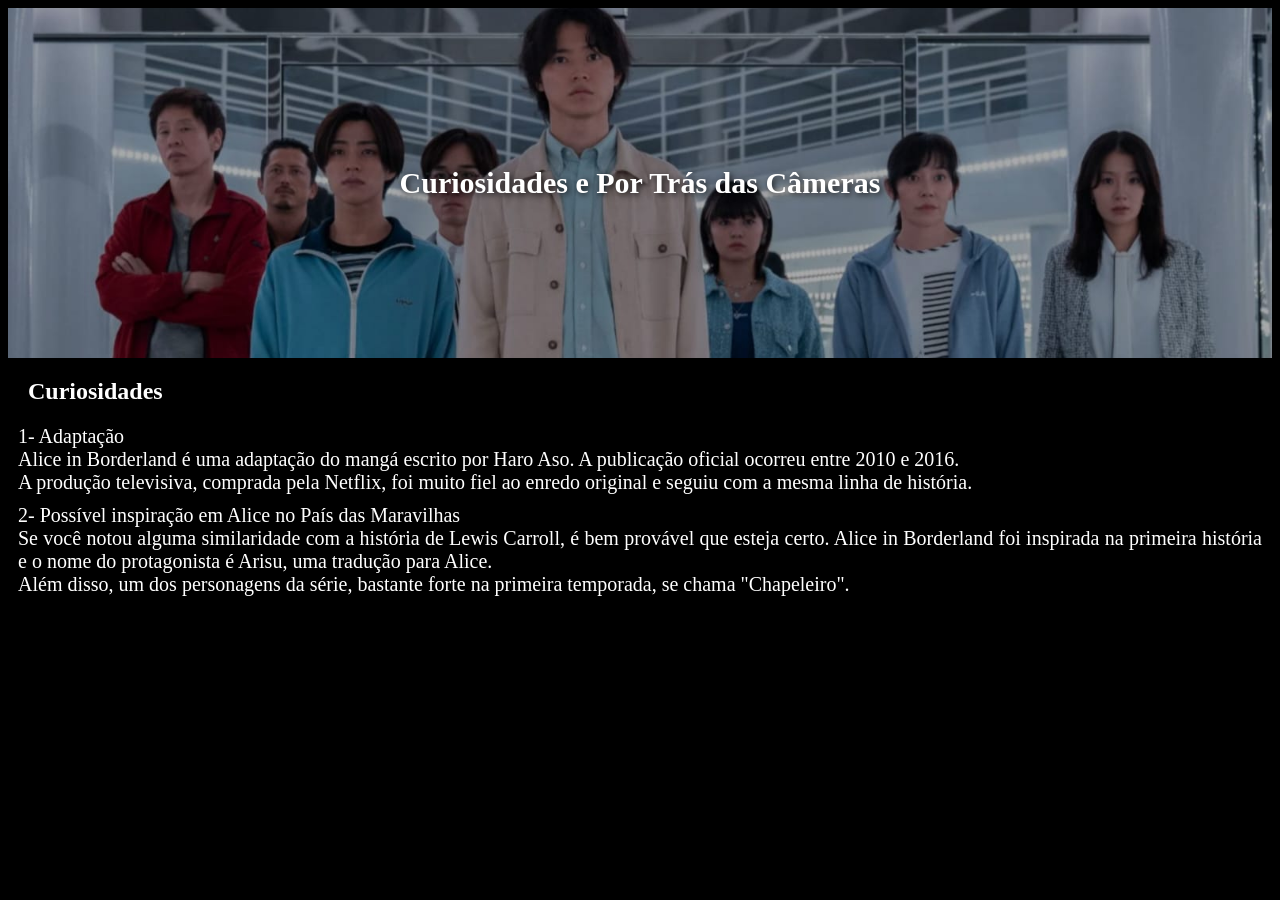
==== curios.html @ 72e020ea "alteracao curios.html" ====
<!DOCTYPE html>
<html lang="en">
<head>
    <meta charset="UTF-8">
    <meta name="viewport" content="width=device-width, initial-scale=1.0">
    <title>Curiosidades</title>
    <link rel="stylesheet" href="estilos.css">
</head>
<body class="curios">
    <div class="topo-pagina">
        <h1>Curiosidades e Por Trás das Câmeras</h1>
    </div>
    <h2>Curiosidades</h2>
    <p>1- Adaptação <br>Alice in Borderland é uma adaptação do mangá escrito por Haro Aso.
    A publicação oficial ocorreu entre 2010 e 2016.</br>
    A produção televisiva, comprada pela Netflix,
    foi muito fiel ao enredo original e seguiu com a mesma linha de história.</p>
    <p>2- Possível inspiração em Alice no País das Maravilhas
    <br>Se você notou alguma similaridade com a história de Lewis Carroll, 
    é bem provável que esteja certo.
    Alice in Borderland foi inspirada na primeira história e o nome do protagonista é Arisu,
    uma tradução para Alice.</br>

Além disso, um dos personagens da série, bastante forte na primeira temporada, se chama "Chapeleiro".</p>
    
</body>
</html>
---- estilos.css ----
body {
    background-color: rgb(0, 0, 0);
}

.topo-pagina {
    background-image: url('img/bastidores.jpg');
    background-size: cover; 
    background-position: center 25%; 
    width: 100%;
    height: 350px;
    display: flex;
    justify-content: center;
    align-items: center;
    color: white;
}

.topo-pagina h1 {
    text-shadow: 2px 2px 6px rgba(0, 0, 0, 0.8);
    font-size: 30px;
}

h2 {
    margin-left: 20px;
    color: white;
}
 
p {
    color: white;
}

.curios p {
    margin: 10px;
    font-size: 20px;
    text-align: justify;
}
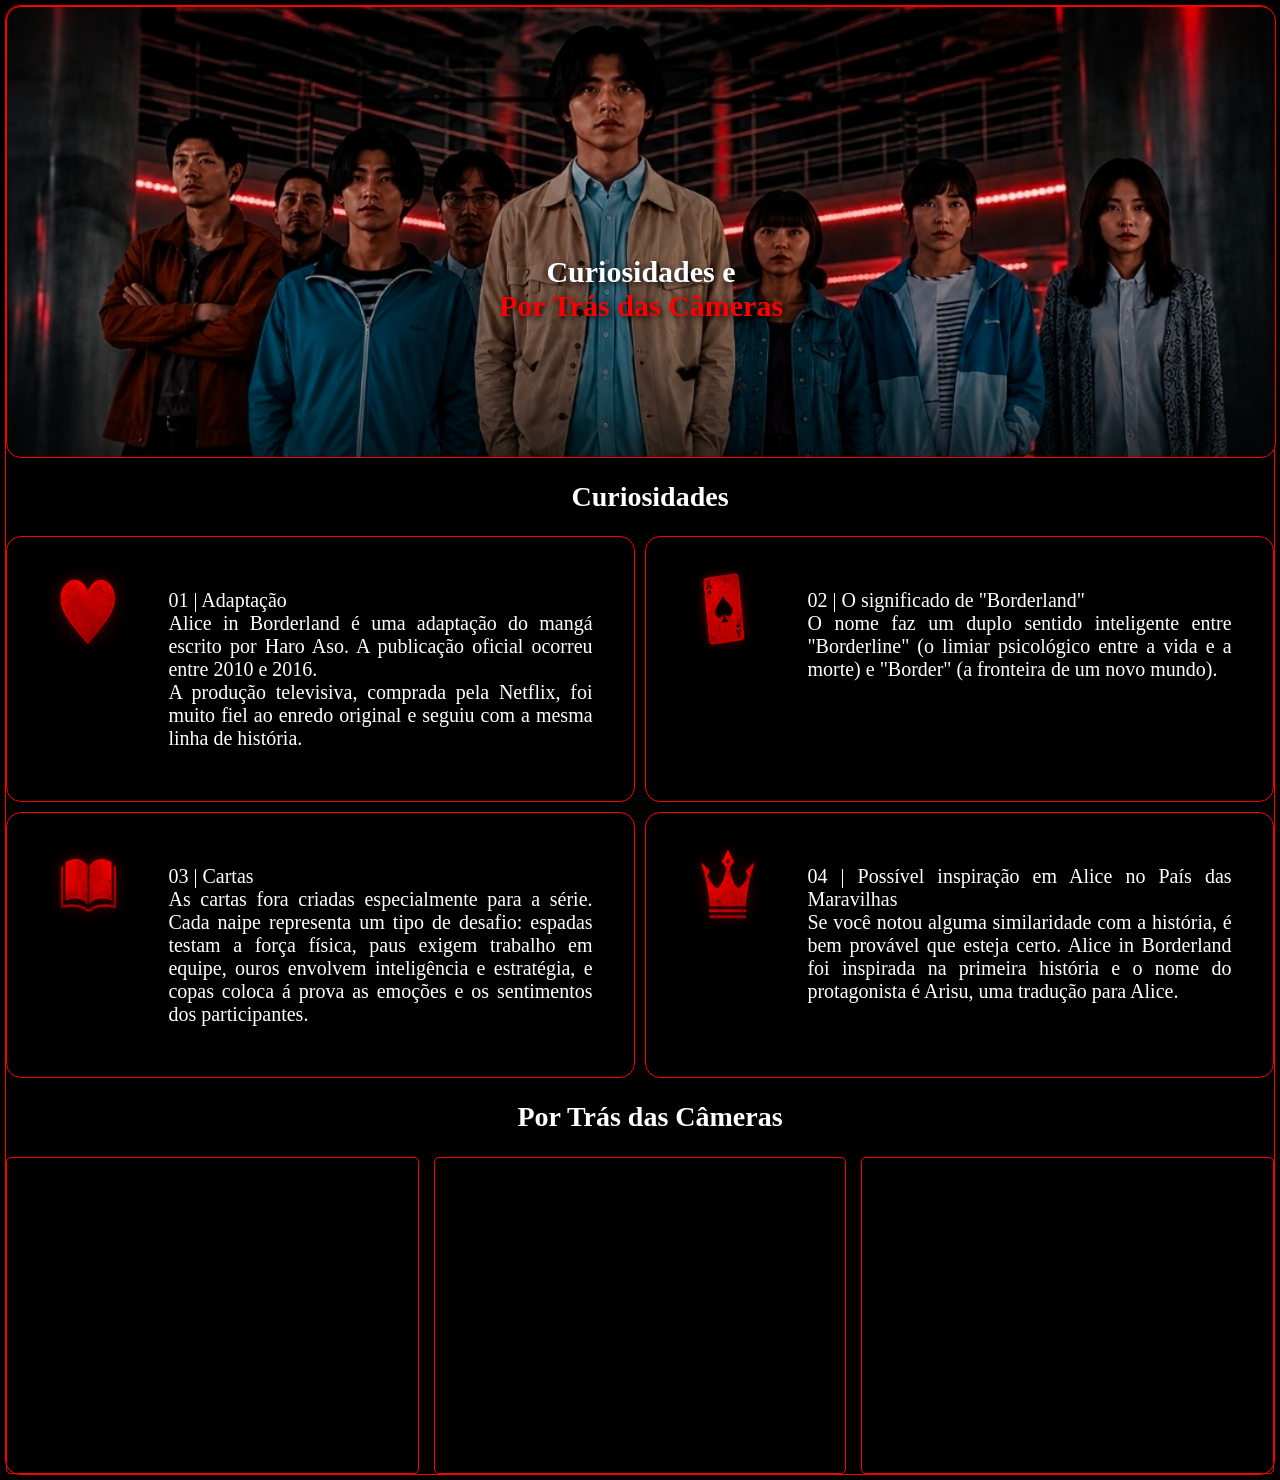
==== commit 1ed3cd0a: "alteracoes curios e css" ====
--- a/curios.html
+++ b/curios.html
@@ -7,21 +7,56 @@
     <link rel="stylesheet" href="estilos.css">
 </head>
 <body class="curios">
+
     <div class="topo-pagina">
-        <h1>Curiosidades e Por Trás das Câmeras</h1>
+        <h1>Curiosidades e <br><span style="color: red;">Por Trás das Câmeras</span></h1>
     </div>
+
     <h2>Curiosidades</h2>
-    <p>1- Adaptação <br>Alice in Borderland é uma adaptação do mangá escrito por Haro Aso.
-    A publicação oficial ocorreu entre 2010 e 2016.</br>
-    A produção televisiva, comprada pela Netflix,
-    foi muito fiel ao enredo original e seguiu com a mesma linha de história.</p>
-    <p>2- Possível inspiração em Alice no País das Maravilhas
-    <br>Se você notou alguma similaridade com a história de Lewis Carroll, 
-    é bem provável que esteja certo.
-    Alice in Borderland foi inspirada na primeira história e o nome do protagonista é Arisu,
-    uma tradução para Alice.</br>
-
-Além disso, um dos personagens da série, bastante forte na primeira temporada, se chama "Chapeleiro".</p>
-    
+    <div class="topicos">
+        <div class="simbolo">
+            <img src="img/coracao.jpg" alt="coracao">
+            <p>
+                01 | Adaptação<br>
+                Alice in Borderland é uma adaptação do mangá escrito por Haro Aso.
+                A publicação oficial ocorreu entre 2010 e 2016.<br>
+                A produção televisiva, comprada pela Netflix,
+                foi muito fiel ao enredo original e seguiu com a mesma linha de história.
+            </p>
+        </div>
+        <div class="simbolo">
+            <img src="img/carta.jpg" alt="carta">
+            <p>
+                02 | O significado de "Borderland"<br>
+                O nome faz um duplo sentido inteligente entre "Borderline" 
+                (o limiar psicológico entre a vida e a morte) e "Border" (a fronteira de um novo mundo).
+            </p>
+        </div>
+        <div class="simbolo">
+            <img src="img/livro.jpg" alt="livro">
+            <p>
+                03 | Cartas<br>
+                As cartas fora criadas especialmente para a série.
+                Cada naipe representa um tipo de desafio: espadas testam a força física, 
+                paus exigem trabalho em equipe, ouros envolvem inteligência e estratégia,
+                e copas coloca á prova as emoções e os sentimentos dos participantes.
+            </p>
+        </div>
+        <div class="simbolo">
+            <img src="img/coroa.jpg" alt="coroa">
+            <p>
+                04 | Possível inspiração em Alice no País das Maravilhas<br>
+                Se você notou alguma similaridade com a história, é bem provável que esteja certo.
+                Alice in Borderland foi inspirada na primeira história e o nome do protagonista é Arisu,
+                uma tradução para Alice.
+            </p>
+        </div>        
+    </div>
+    <h2>Por Trás das Câmeras</h2>
+    <div class="videos-bastidores">
+        <iframe width="560" height="315" src="https://www.youtube.com/embed/JUJJFyC9y3o?si=tHLt4dKjDVxDcMQX" title="YouTube video player" frameborder="0" allow="accelerometer; autoplay; clipboard-write; encrypted-media; gyroscope; picture-in-picture; web-share" referrerpolicy="strict-origin-when-cross-origin" allowfullscreen></iframe>
+        <iframe width="560" height="315" src="https://www.youtube.com/embed/mJ-LVRH1MxY?si=Z-4QiLRsgR1hWJuO" title="YouTube video player" frameborder="0" allow="accelerometer; autoplay; clipboard-write; encrypted-media; gyroscope; picture-in-picture; web-share" referrerpolicy="strict-origin-when-cross-origin" allowfullscreen></iframe>
+        <iframe width="560" height="315" src="https://www.youtube.com/embed/N5JnA6AVF-E?si=2dP_y2sClS-qPIn4" title="YouTube video player" frameborder="0" allow="accelerometer; autoplay; clipboard-write; encrypted-media; gyroscope; picture-in-picture; web-share" referrerpolicy="strict-origin-when-cross-origin" allowfullscreen></iframe>
+    </div>
 </body>
 </html>
--- a/estilos.css
+++ b/estilos.css
@@ -1,35 +1,76 @@
+
 body {
     background-color: rgb(0, 0, 0);
+    margin: 5px;
+    border: 1px solid red;
+    border-radius: 15px;
 }
 
 .topo-pagina {
     background-image: url('img/bastidores.jpg');
+    border: 1px solid red;
+    border-radius: 15px;
     background-size: cover; 
     background-position: center 25%; 
     width: 100%;
-    height: 350px;
+    height: 450px;
     display: flex;
     justify-content: center;
-    align-items: center;
     color: white;
 }
 
 .topo-pagina h1 {
     text-shadow: 2px 2px 6px rgba(0, 0, 0, 0.8);
     font-size: 30px;
+    text-align: center;
+    padding-top: 18%;
 }
 
 h2 {
     margin-left: 20px;
     color: white;
-}
- 
-p {
-    color: white;
+    text-align: center;
+    font-size: 28px;
 }
 
 .curios p {
-    margin: 10px;
+    margin-left: 10px;
+    margin-right: 10px;
     font-size: 20px;
     text-align: justify;
+    display: block;
+    color: rgb(255, 255, 255);
+}
+
+.topicos {
+    display: grid;
+    grid-template-columns: 1fr 1fr;
+    gap: 10px;
+}
+
+.simbolo {
+    display: flex;
+    gap: 20px;
+    align-items: flex-start;
+    border: 1px solid red;
+    border-radius: 15px;
+    padding: 5%;
+}
+
+.simbolo img {
+    width: 100px;
+    height: 80px;
+}
+
+.videos-bastidores {
+    display: flex;
+    flex-direction: row;
+    gap: 15px;
+    justify-content: space-between;
+}
+
+.videos-bastidores iframe{
+    border: 1px solid red;
+    border-radius: 5px;
+    flex: 1;
 }
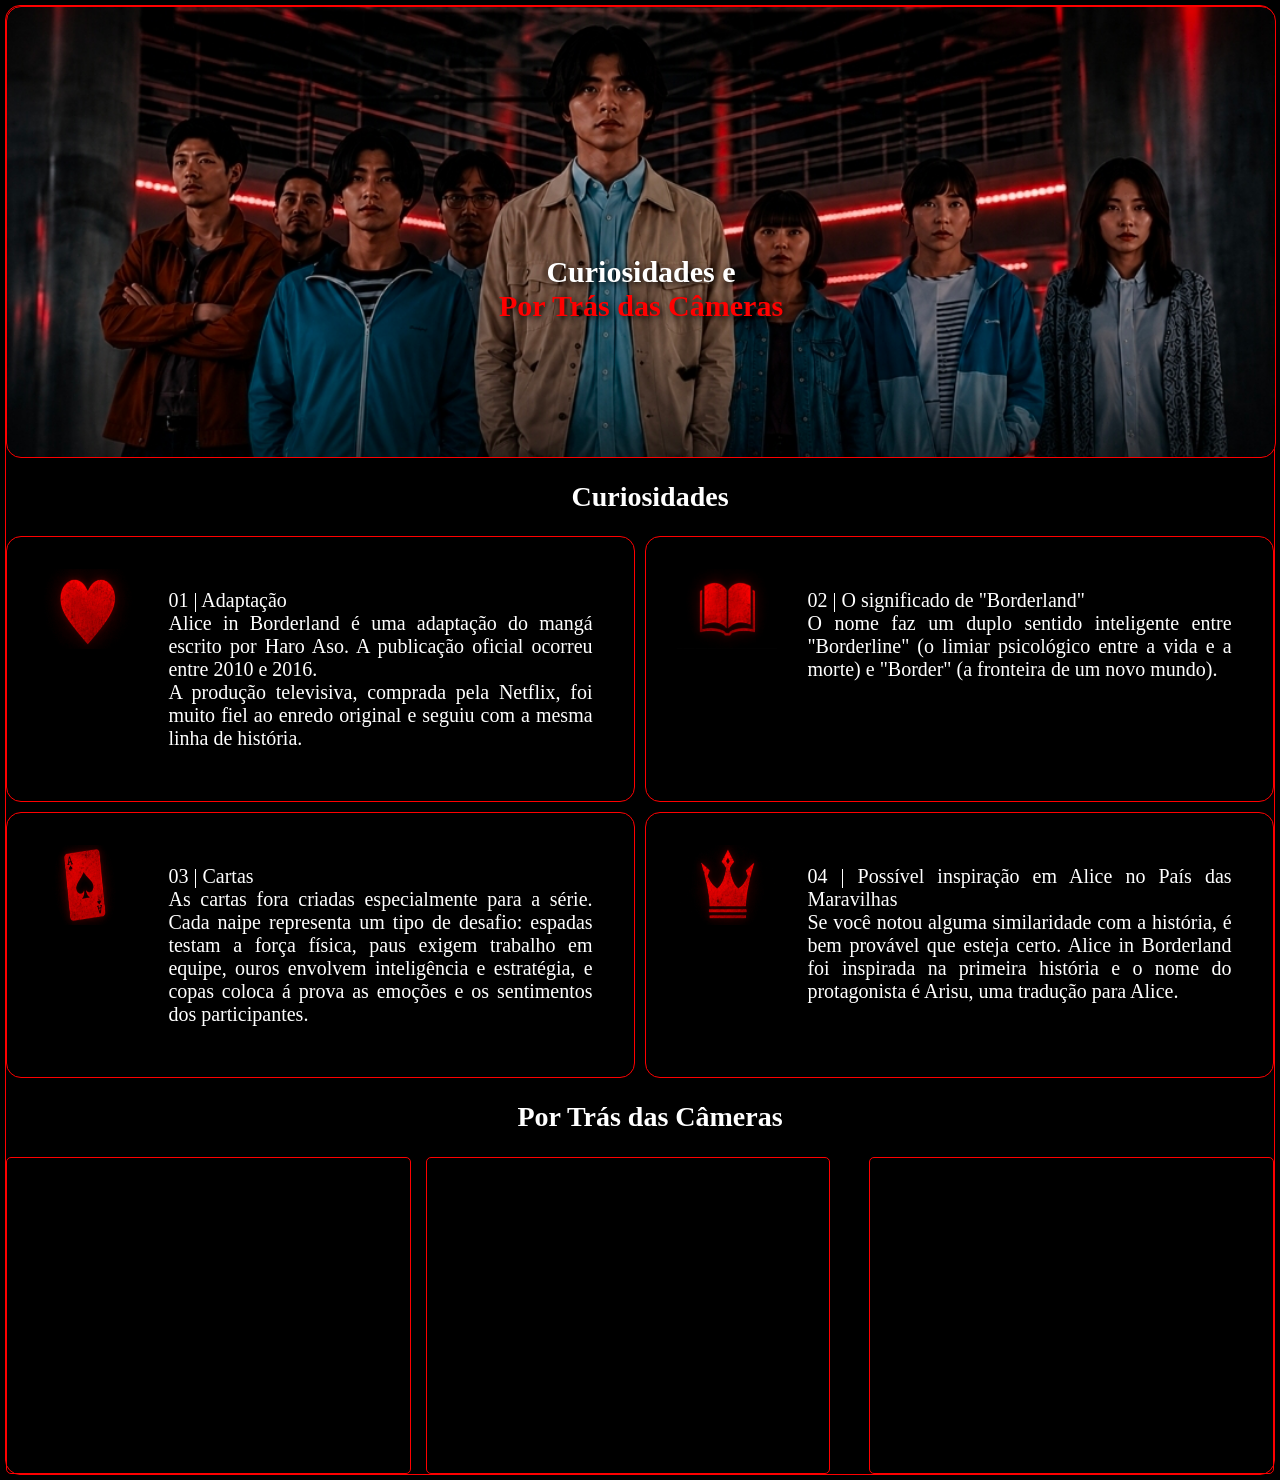
==== commit 0419582d: "imagens curious" ====
--- a/curios.html
+++ b/curios.html
@@ -25,7 +25,7 @@
             </p>
         </div>
         <div class="simbolo">
-            <img src="img/carta.jpg" alt="carta">
+            <img src="img/livro.jpg" alt="livro">
             <p>
                 02 | O significado de "Borderland"<br>
                 O nome faz um duplo sentido inteligente entre "Borderline" 
@@ -33,7 +33,7 @@
             </p>
         </div>
         <div class="simbolo">
-            <img src="img/livro.jpg" alt="livro">
+            <img src="img/carta.jpg" alt="carta">
             <p>
                 03 | Cartas<br>
                 As cartas fora criadas especialmente para a série.
@@ -55,7 +55,7 @@
     <h2>Por Trás das Câmeras</h2>
     <div class="videos-bastidores">
         <iframe width="560" height="315" src="https://www.youtube.com/embed/JUJJFyC9y3o?si=tHLt4dKjDVxDcMQX" title="YouTube video player" frameborder="0" allow="accelerometer; autoplay; clipboard-write; encrypted-media; gyroscope; picture-in-picture; web-share" referrerpolicy="strict-origin-when-cross-origin" allowfullscreen></iframe>
-        <iframe width="560" height="315" src="https://www.youtube.com/embed/mJ-LVRH1MxY?si=Z-4QiLRsgR1hWJuO" title="YouTube video player" frameborder="0" allow="accelerometer; autoplay; clipboard-write; encrypted-media; gyroscope; picture-in-picture; web-share" referrerpolicy="strict-origin-when-cross-origin" allowfullscreen></iframe>
+        <iframe width="560" height="315" src="https://www.youtube.com/embed/mJ-LVRH1MxY?si=Z-4QiLRsgR1hWJuO" title="YouTube video player" frameborder="0" allow="accelerometer; autoplay; clipboard-write; encrypted-media; gyroscope; picture-in-picture; web-share" referrerpolicy="strict-origin-when-cross-origin" allowfullscreen></iframe>+
         <iframe width="560" height="315" src="https://www.youtube.com/embed/N5JnA6AVF-E?si=2dP_y2sClS-qPIn4" title="YouTube video player" frameborder="0" allow="accelerometer; autoplay; clipboard-write; encrypted-media; gyroscope; picture-in-picture; web-share" referrerpolicy="strict-origin-when-cross-origin" allowfullscreen></iframe>
     </div>
 </body>
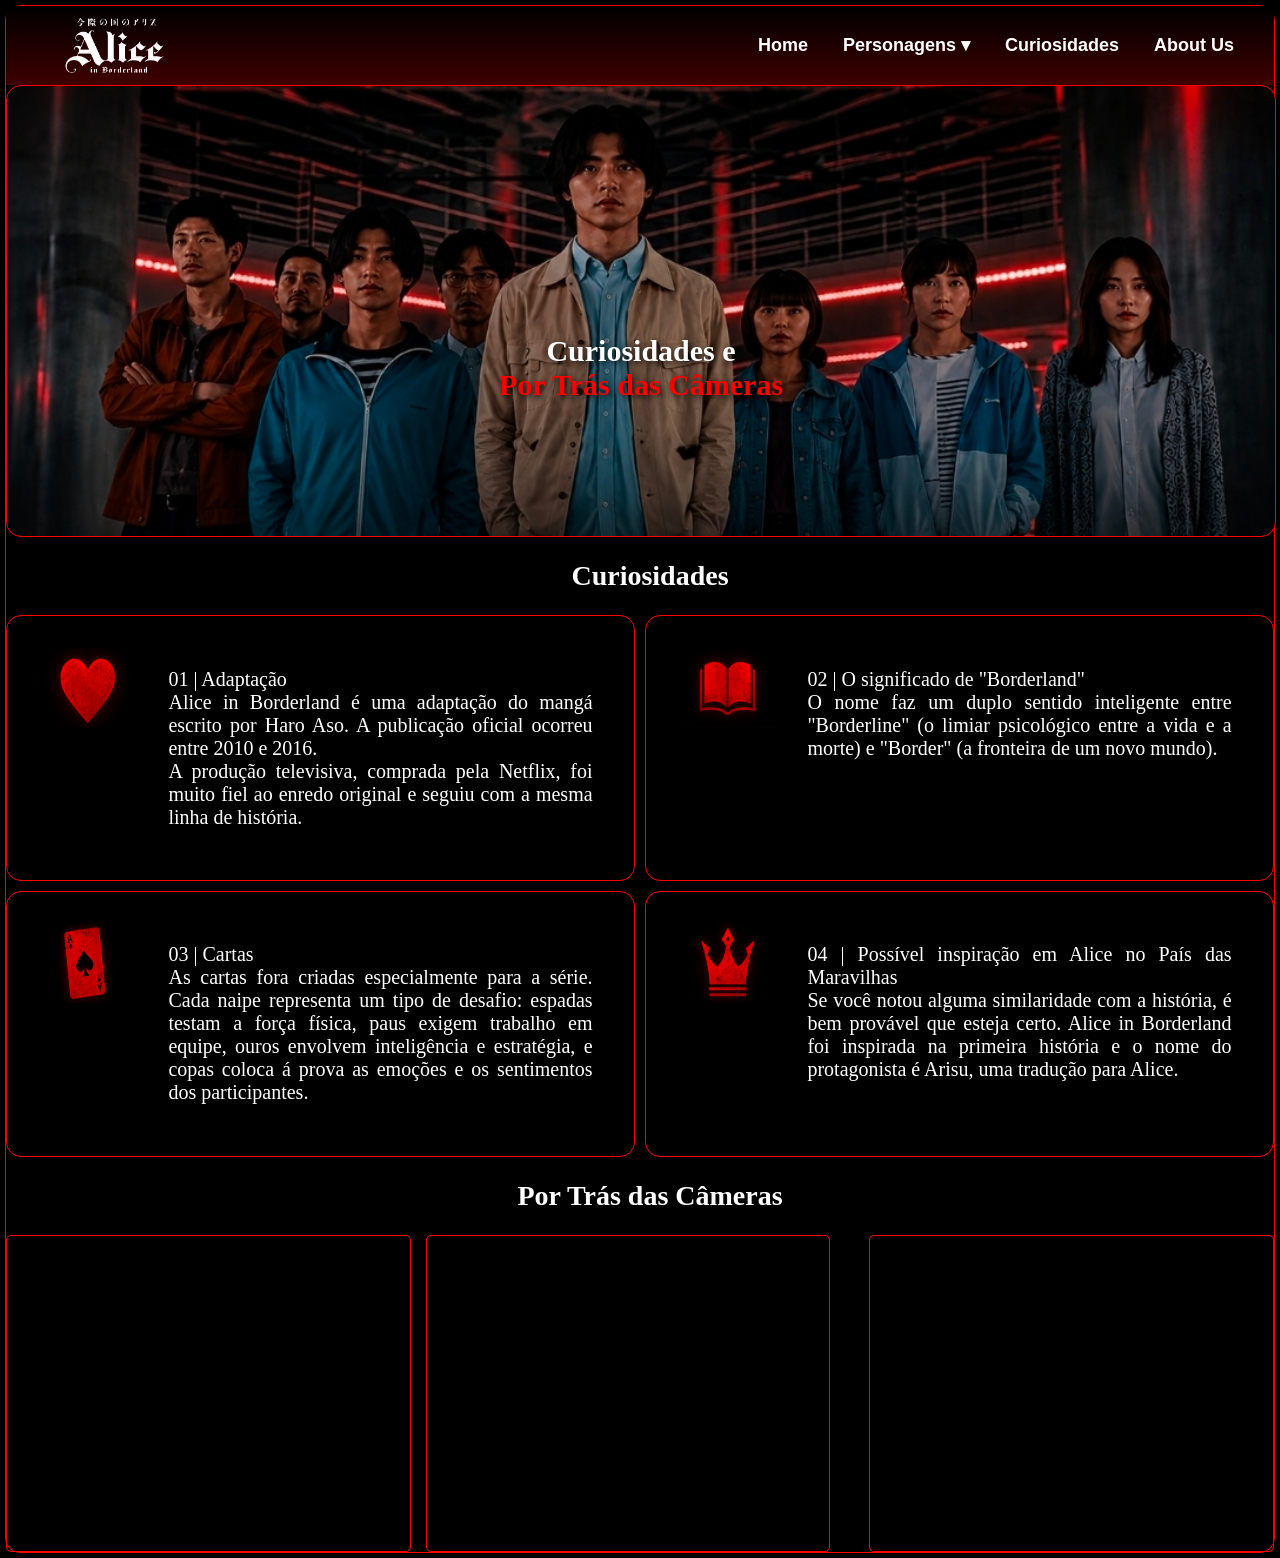
==== commit b37b08f9: "Criação do menu, alterações" ====
--- a/curios.html
+++ b/curios.html
@@ -5,8 +5,27 @@
     <meta name="viewport" content="width=device-width, initial-scale=1.0">
     <title>Curiosidades</title>
     <link rel="stylesheet" href="estilos.css">
+    <link rel="stylesheet" href="menu-principal.css">
 </head>
 <body class="curios">
+    <nav class="menu-navegacao">
+    <div class="logo">
+    <img src="img/Nome-alice.png" alt="Logo Alice in Borderland">
+</div>
+    <ul class="links-menu">
+        <li><a href="index.html">Home</a></li>
+        <li class="dropdown">
+            <a href="#">Personagens ▾</a>
+            <ul class="submenu">
+                <li><a href="person1.html">Arisu</a></li>
+                <li><a href="person2.html">Usagi</a></li>
+            </ul>
+        </li>
+
+        <li><a href="curios.html">Curiosidades</a></li>
+        <li><a href="sobrenos.html">About Us</a></li>
+    </ul>
+</nav>
 
     <div class="topo-pagina">
         <h1>Curiosidades e <br><span style="color: red;">Por Trás das Câmeras</span></h1>
--- a/estilos.css
+++ b/estilos.css
@@ -1,5 +1,7 @@
-
 body {
+    margin: 0px;
+}
+.curios {
     background-color: rgb(0, 0, 0);
     margin: 5px;
     border: 1px solid red;
@@ -73,4 +75,14 @@
     border: 1px solid red;
     border-radius: 5px;
     flex: 1;
+}
+
+.inicio-pagina {
+    background-image: url('img/imagem-alice-pagina-principal.jpg');
+    background-size: cover;
+    background-position: center;
+    height: 350px;
+    width: 100%;
+    height: 100vh;
+    margin: 0px;
 }
--- a/menu-principal.css
+++ b/menu-principal.css
@@ -0,0 +1,78 @@
+.menu-navegacao{
+   width:100%;
+    display:flex;
+    justify-content:space-between;
+    align-items:center;
+    background-image:linear-gradient(#000000, #3f0000);
+    padding:5px 40px;
+    box-sizing:border-box;
+}
+
+.links-menu{
+    display:flex;
+    align-items:center;
+    list-style:none;
+    margin:0;
+    padding:0;
+    gap:35px;
+}
+
+.links-menu li{
+    position:relative;
+}
+
+.links-menu a{
+    color:white;
+    text-decoration:none;
+    font-size:18px;
+    font-family:Arial, Helvetica, sans-serif;
+    font-weight:bold;
+    transition:0.3s;
+}
+
+.links-menu a:hover{
+    color:#ff0000;
+}
+
+.submenu{
+    display:none;
+    position:absolute;
+    top:100%;
+    left:0;
+    background:#111;
+    list-style:none;
+    padding:10px 0;
+    margin:0;
+    min-width:180px;
+    border:1px solid #ff0000;
+    border-radius:5px;
+}
+
+.submenu li{
+    width:100%;
+}
+
+.submenu a{
+    display:block;
+    padding:10px 20px;
+    color:white;
+}
+
+.submenu a:hover{
+    background:#ff0000;
+    color:white;
+}
+
+.dropdown:hover .submenu{
+    display:block;
+}
+
+.logo{
+    display: flex;
+    align-items: center;
+}
+
+.logo img{
+    width: 150px;   
+    height: auto;
+}
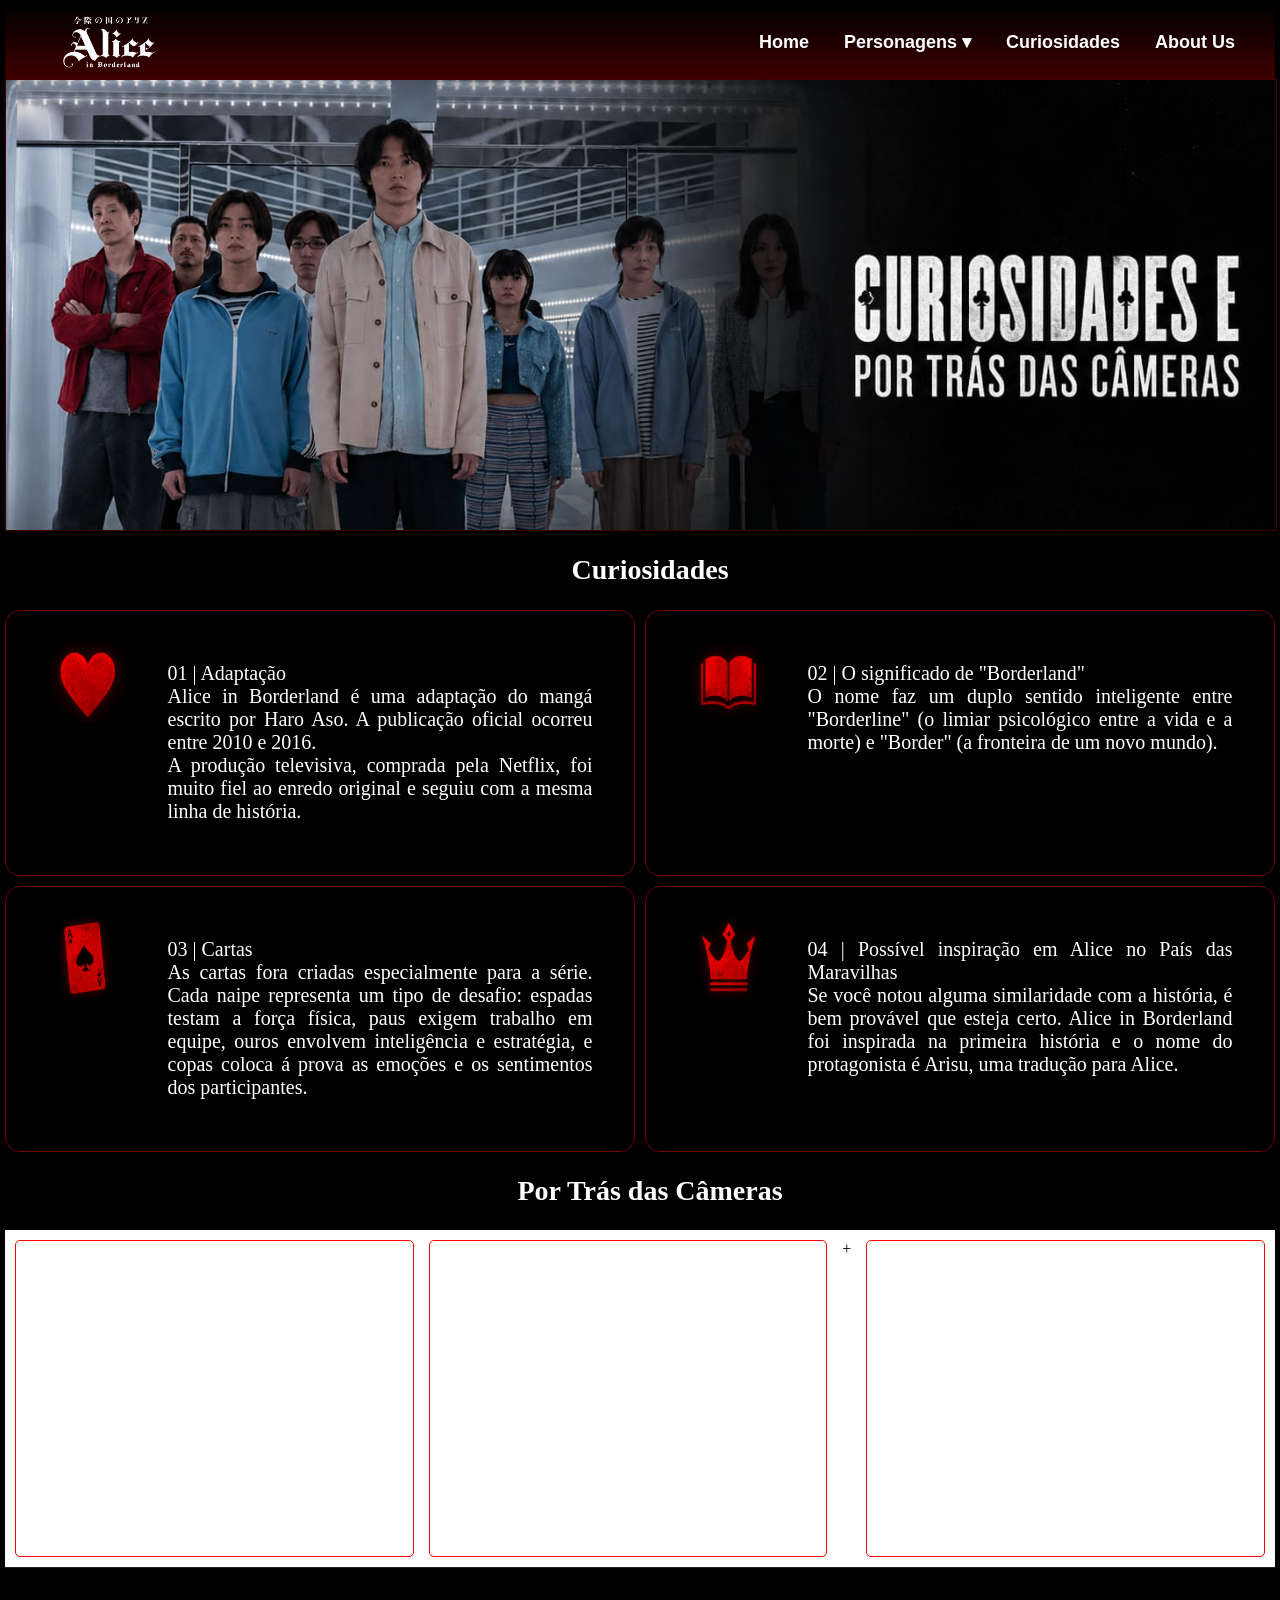
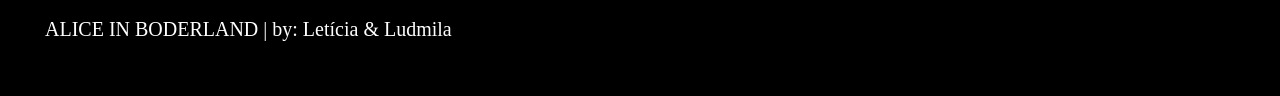
==== commit 20b96ced: "alteracoes curios e estilo css, e troca de imagem" ====
--- a/curios.html
+++ b/curios.html
@@ -1,8 +1,9 @@
 <!DOCTYPE html>
-<html lang="en">
+<html lang="pt-BR">
 <head>
     <meta charset="UTF-8">
     <meta name="viewport" content="width=device-width, initial-scale=1.0">
+    <link rel="shortcut icon" href="img/favicon.png" type="image/x-icon">
     <title>Curiosidades</title>
     <link rel="stylesheet" href="estilos.css">
     <link rel="stylesheet" href="menu-principal.css">
@@ -28,7 +29,7 @@
 </nav>
 
     <div class="topo-pagina">
-        <h1>Curiosidades e <br><span style="color: red;">Por Trás das Câmeras</span></h1>
+        <h1></h1>
     </div>
 
     <h2>Curiosidades</h2>
@@ -77,5 +78,10 @@
         <iframe width="560" height="315" src="https://www.youtube.com/embed/mJ-LVRH1MxY?si=Z-4QiLRsgR1hWJuO" title="YouTube video player" frameborder="0" allow="accelerometer; autoplay; clipboard-write; encrypted-media; gyroscope; picture-in-picture; web-share" referrerpolicy="strict-origin-when-cross-origin" allowfullscreen></iframe>+
         <iframe width="560" height="315" src="https://www.youtube.com/embed/N5JnA6AVF-E?si=2dP_y2sClS-qPIn4" title="YouTube video player" frameborder="0" allow="accelerometer; autoplay; clipboard-write; encrypted-media; gyroscope; picture-in-picture; web-share" referrerpolicy="strict-origin-when-cross-origin" allowfullscreen></iframe>
     </div>
+
+    <footer>
+        <p>ALICE IN BODERLAND | by: Letícia & Ludmila</p>
+    </footer>
+
 </body>
 </html>
--- a/estilos.css
+++ b/estilos.css
@@ -1,19 +1,17 @@
 body {
     margin: 0px;
+    font-family: 'Times New Roman', Times, serif;
 }
 .curios {
     background-color: rgb(0, 0, 0);
     margin: 5px;
-    border: 1px solid red;
-    border-radius: 15px;
 }
 
 .topo-pagina {
     background-image: url('img/bastidores.jpg');
-    border: 1px solid red;
-    border-radius: 15px;
+    border: 1px solid #3f0000;
     background-size: cover; 
-    background-position: center 25%; 
+    background-position: center 40%; 
     width: 100%;
     height: 450px;
     display: flex;
@@ -54,7 +52,7 @@
     display: flex;
     gap: 20px;
     align-items: flex-start;
-    border: 1px solid red;
+    border: 1px solid rgb(107, 4, 4);
     border-radius: 15px;
     padding: 5%;
 }
@@ -69,6 +67,8 @@
     flex-direction: row;
     gap: 15px;
     justify-content: space-between;
+    background-color: white;
+    padding: 10px
 }
 
 .videos-bastidores iframe{
@@ -78,11 +78,134 @@
 }
 
 .inicio-pagina {
-    background-image: url('img/imagem-alice-pagina-principal.jpg');
+    background-image: url('img/Imagem-pagina-degrade.png');
     background-size: cover;
     background-position: center;
     height: 350px;
     width: 100%;
     height: 100vh;
     margin: 0px;
+}
+.more-movies {
+    max-width: 1100px;
+    margin: 40px auto;
+    padding: 0 20px;
+}
+
+.more-movies h3 {
+    color: #ffffff;
+    margin-bottom: 20px;
+    font-size: 1.3rem;
+    text-transform: uppercase;
+}
+
+.movie-grid {
+    display: grid;
+    grid-template-columns: repeat(auto-fit, minmax(200px, 1fr));
+    gap: 20px;
+}
+
+.movie-card {
+    background-color: #1a1a1a;
+    border: 2px solid #3a0000;
+    height: 300px;
+    transition: transform 0.3s, border-color 0.3s;
+    cursor: pointer;
+    display: flex;
+    align-items: flex-end;
+    padding: 10px;
+    background-size: cover;
+    background-position: center;
+}
+
+.movie-card:hover {
+    transform: scale(1.05);
+    border-color: #ff0000;
+}
+
+.play-section {
+    background-color: #330303;
+    padding: 20px 20px;
+    margin-top: 50px;
+    border-top: 3px solid #5a0000;
+
+}
+
+.play-container {
+    max-width: 1100px;
+    margin: 0;
+    display: flex;
+    gap: 60px;
+    flex-wrap: wrap;
+}
+
+.play-section h2 {
+    text-align: left;
+    margin-left: 5px;
+    margin-top: 0px;
+}
+
+.video-placeholder {
+    flex: none;
+    width: 400px; 
+    height: 220px;
+    background-color: #000000;
+    border: 2px solid #5a0000;
+    display: flex;
+    justify-content: center;
+    align-items: center;
+    position: relative;
+    cursor: pointer;
+}
+
+.play-button {
+    width: 60px;
+    height: 60px;
+    background-color: rgba(139, 0, 0, 0.8);
+    border-radius: 50%;
+    display: flex;
+    justify-content: center;
+    align-items: center;
+    font-size: 1.5rem;
+    color: white;
+    transition: 0.3s;
+}
+
+.video-placeholder:hover .play-button {
+    background-color: #ff0000;
+    transform: scale(1.1);
+}
+
+.cast-list {
+    flex: 1;
+    min-width: 300px;
+}
+
+.cast-list h4 {
+    margin-bottom: 15px;
+    border-bottom: 2px solid #5a0000;
+    padding-bottom: 5px;
+    color: #a8a8a8;
+}
+
+.cast-grid {
+    display: grid;
+    grid-template-columns: 1fr 1fr;
+    gap: 10px;
+    font-size: 0.9rem;
+    list-style: none;
+}
+
+.cast-grid li {
+    padding: 3px 0;
+    color: #dcdcdc;
+}
+
+footer {
+    text-align: center;
+    padding: 30px;
+    background-color: #000000;
+    color: #666;
+    font-size: 0.8rem;
+    border-top: 1px solid #222;
 }
--- a/menu-principal.css
+++ b/menu-principal.css
@@ -25,13 +25,13 @@
     color:white;
     text-decoration:none;
     font-size:18px;
-    font-family:Arial, Helvetica, sans-serif;
+    font-family:sans-serif, Arial, Helvetica;
     font-weight:bold;
     transition:0.3s;
 }
 
 .links-menu a:hover{
-    color:#ff0000;
+    color:#b6b6b6;
 }
 
 .submenu{
@@ -44,8 +44,6 @@
     padding:10px 0;
     margin:0;
     min-width:180px;
-    border:1px solid #ff0000;
-    border-radius:5px;
 }
 
 .submenu li{
@@ -59,7 +57,8 @@
 }
 
 .submenu a:hover{
-    background:#ff0000;
+    text-decoration: underline;
+    background-color: #3f0000;
     color:white;
 }
 
@@ -73,6 +72,6 @@
 }
 
 .logo img{
-    width: 150px;   
+    width: 140px;   
     height: auto;
 }
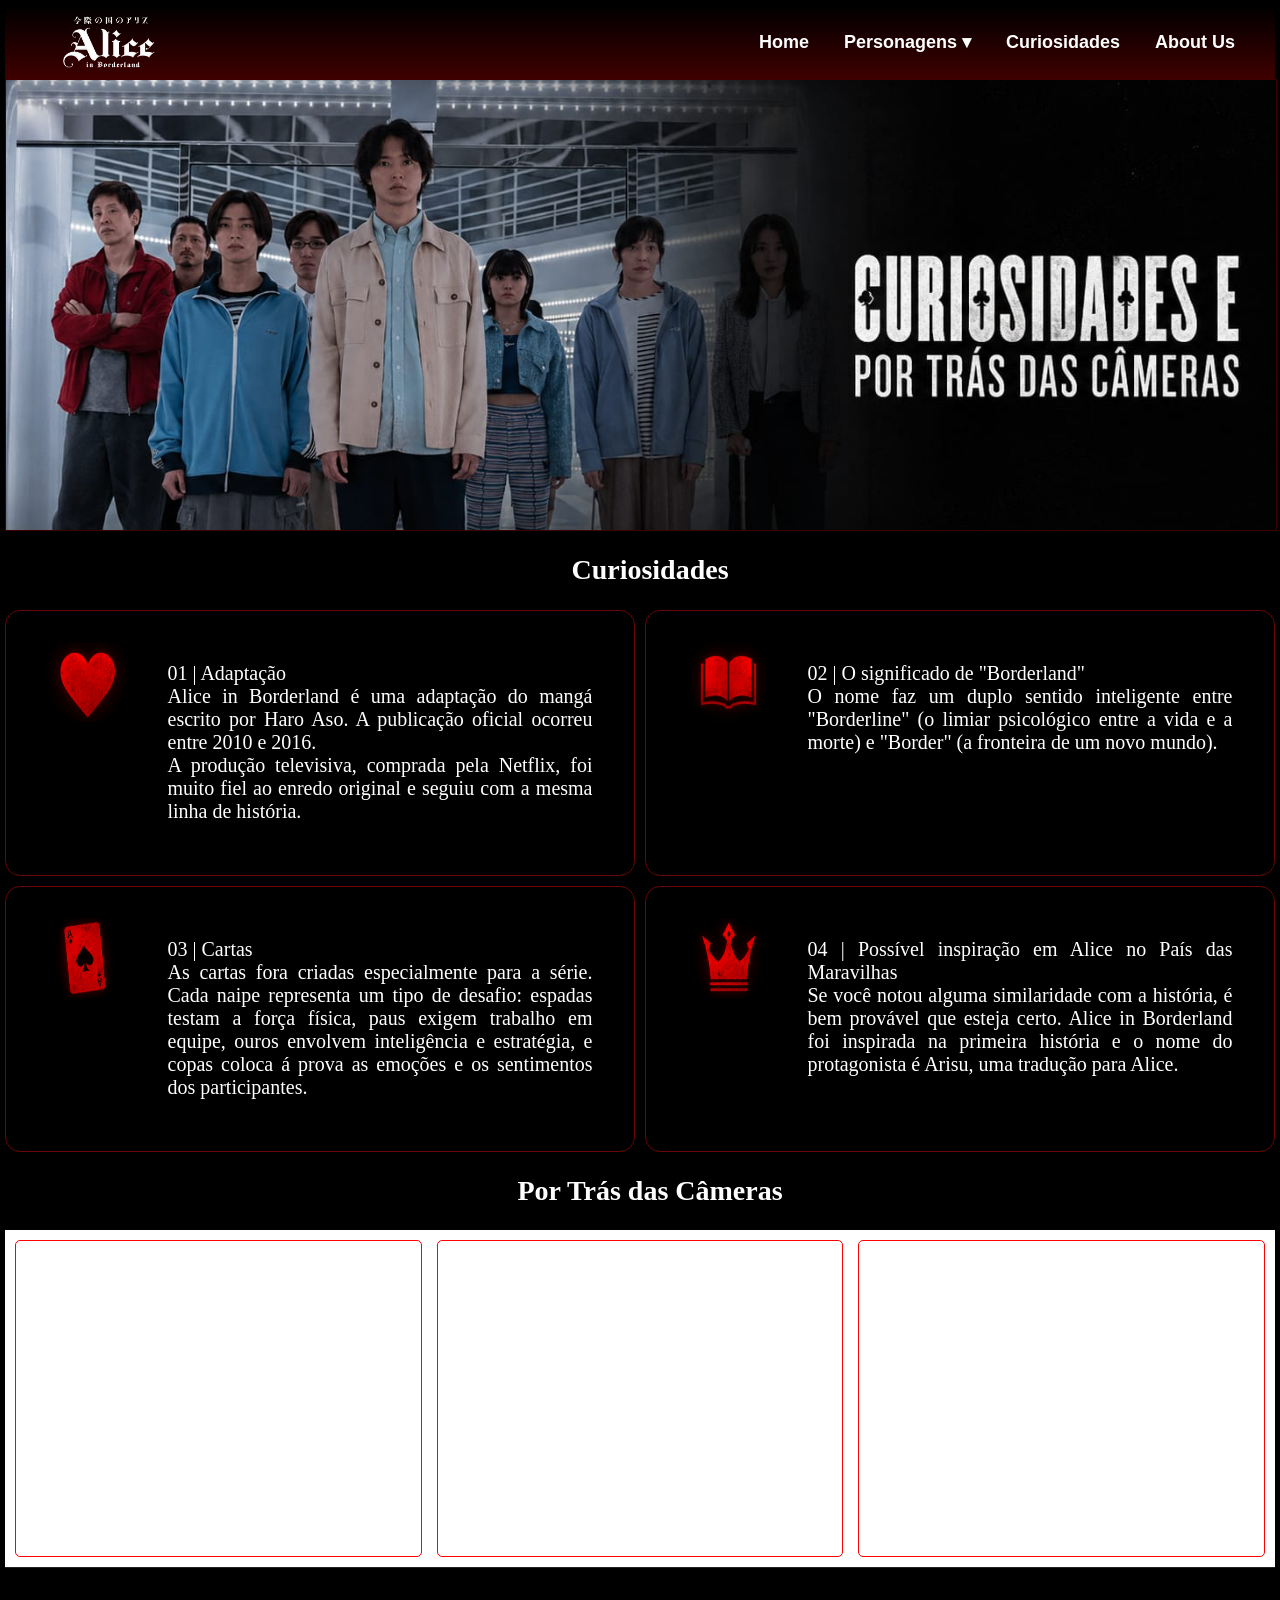
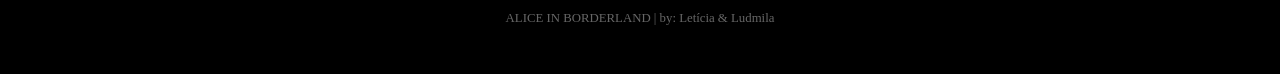
==== commit 34914725: "finalizacao curios e sobrenos" ====
--- a/curios.html
+++ b/curios.html
@@ -4,9 +4,9 @@
     <meta charset="UTF-8">
     <meta name="viewport" content="width=device-width, initial-scale=1.0">
     <link rel="shortcut icon" href="img/favicon.png" type="image/x-icon">
-    <title>Curiosidades</title>
     <link rel="stylesheet" href="estilos.css">
     <link rel="stylesheet" href="menu-principal.css">
+    <title>Curiosidades</title>
 </head>
 <body class="curios">
     <nav class="menu-navegacao">
@@ -32,55 +32,56 @@
         <h1></h1>
     </div>
 
-    <h2>Curiosidades</h2>
-    <div class="topicos">
-        <div class="simbolo">
-            <img src="img/coracao.jpg" alt="coracao">
-            <p>
-                01 | Adaptação<br>
-                Alice in Borderland é uma adaptação do mangá escrito por Haro Aso.
-                A publicação oficial ocorreu entre 2010 e 2016.<br>
-                A produção televisiva, comprada pela Netflix,
-                foi muito fiel ao enredo original e seguiu com a mesma linha de história.
-            </p>
+    <div class="container">
+        <h2>Curiosidades</h2>
+        <div class="topicos">
+            <div class="simbolo">
+                <img src="img/coracao.jpg" alt="coracao">
+                <p>
+                    01 | Adaptação<br>
+                    Alice in Borderland é uma adaptação do mangá escrito por Haro Aso.
+                    A publicação oficial ocorreu entre 2010 e 2016.<br>
+                    A produção televisiva, comprada pela Netflix,
+                    foi muito fiel ao enredo original e seguiu com a mesma linha de história.
+                </p>
+            </div>
+            <div class="simbolo">
+                <img src="img/livro.jpg" alt="livro">
+                <p>
+                    02 | O significado de "Borderland"<br>
+                    O nome faz um duplo sentido inteligente entre "Borderline" 
+                    (o limiar psicológico entre a vida e a morte) e "Border" (a fronteira de um novo mundo).
+                </p>
+            </div>
+            <div class="simbolo">
+                <img src="img/carta.jpg" alt="carta">
+                <p>
+                    03 | Cartas<br>
+                    As cartas fora criadas especialmente para a série.
+                    Cada naipe representa um tipo de desafio: espadas testam a força física, 
+                    paus exigem trabalho em equipe, ouros envolvem inteligência e estratégia,
+                    e copas coloca á prova as emoções e os sentimentos dos participantes.
+                </p>
+            </div>
+            <div class="simbolo">
+                <img src="img/coroa.jpg" alt="coroa">
+                <p>
+                    04 | Possível inspiração em Alice no País das Maravilhas<br>
+                    Se você notou alguma similaridade com a história, é bem provável que esteja certo.
+                    Alice in Borderland foi inspirada na primeira história e o nome do protagonista é Arisu,
+                    uma tradução para Alice.
+                </p>
+            </div>        
         </div>
-        <div class="simbolo">
-            <img src="img/livro.jpg" alt="livro">
-            <p>
-                02 | O significado de "Borderland"<br>
-                O nome faz um duplo sentido inteligente entre "Borderline" 
-                (o limiar psicológico entre a vida e a morte) e "Border" (a fronteira de um novo mundo).
-            </p>
+        <h2>Por Trás das Câmeras</h2>
+        <div class="videos-bastidores">
+            <iframe width="560" height="315" src="https://www.youtube.com/embed/JUJJFyC9y3o?si=tHLt4dKjDVxDcMQX" title="YouTube video player" frameborder="0" allow="accelerometer; autoplay; clipboard-write; encrypted-media; gyroscope; picture-in-picture; web-share" referrerpolicy="strict-origin-when-cross-origin" allowfullscreen></iframe>
+            <iframe width="560" height="315" src="https://www.youtube.com/embed/mJ-LVRH1MxY?si=Z-4QiLRsgR1hWJuO" title="YouTube video player" frameborder="0" allow="accelerometer; autoplay; clipboard-write; encrypted-media; gyroscope; picture-in-picture; web-share" referrerpolicy="strict-origin-when-cross-origin" allowfullscreen></iframe>
+            <iframe width="560" height="315" src="https://www.youtube.com/embed/N5JnA6AVF-E?si=2dP_y2sClS-qPIn4" title="YouTube video player" frameborder="0" allow="accelerometer; autoplay; clipboard-write; encrypted-media; gyroscope; picture-in-picture; web-share" referrerpolicy="strict-origin-when-cross-origin" allowfullscreen></iframe>
         </div>
-        <div class="simbolo">
-            <img src="img/carta.jpg" alt="carta">
-            <p>
-                03 | Cartas<br>
-                As cartas fora criadas especialmente para a série.
-                Cada naipe representa um tipo de desafio: espadas testam a força física, 
-                paus exigem trabalho em equipe, ouros envolvem inteligência e estratégia,
-                e copas coloca á prova as emoções e os sentimentos dos participantes.
-            </p>
-        </div>
-        <div class="simbolo">
-            <img src="img/coroa.jpg" alt="coroa">
-            <p>
-                04 | Possível inspiração em Alice no País das Maravilhas<br>
-                Se você notou alguma similaridade com a história, é bem provável que esteja certo.
-                Alice in Borderland foi inspirada na primeira história e o nome do protagonista é Arisu,
-                uma tradução para Alice.
-            </p>
-        </div>        
     </div>
-    <h2>Por Trás das Câmeras</h2>
-    <div class="videos-bastidores">
-        <iframe width="560" height="315" src="https://www.youtube.com/embed/JUJJFyC9y3o?si=tHLt4dKjDVxDcMQX" title="YouTube video player" frameborder="0" allow="accelerometer; autoplay; clipboard-write; encrypted-media; gyroscope; picture-in-picture; web-share" referrerpolicy="strict-origin-when-cross-origin" allowfullscreen></iframe>
-        <iframe width="560" height="315" src="https://www.youtube.com/embed/mJ-LVRH1MxY?si=Z-4QiLRsgR1hWJuO" title="YouTube video player" frameborder="0" allow="accelerometer; autoplay; clipboard-write; encrypted-media; gyroscope; picture-in-picture; web-share" referrerpolicy="strict-origin-when-cross-origin" allowfullscreen></iframe>+
-        <iframe width="560" height="315" src="https://www.youtube.com/embed/N5JnA6AVF-E?si=2dP_y2sClS-qPIn4" title="YouTube video player" frameborder="0" allow="accelerometer; autoplay; clipboard-write; encrypted-media; gyroscope; picture-in-picture; web-share" referrerpolicy="strict-origin-when-cross-origin" allowfullscreen></iframe>
-    </div>
-
     <footer>
-        <p>ALICE IN BODERLAND | by: Letícia & Ludmila</p>
+        <p>ALICE IN BORDERLAND | by: Letícia & Ludmila</p>
     </footer>
 
 </body>
--- a/estilos.css
+++ b/estilos.css
@@ -2,7 +2,8 @@
     margin: 0px;
     font-family: 'Times New Roman', Times, serif;
 }
-.curios {
+.curios,
+.sobrenos {
     background-color: rgb(0, 0, 0);
     margin: 5px;
 }
@@ -26,14 +27,14 @@
     padding-top: 18%;
 }
 
-h2 {
+.curios h2 {
     margin-left: 20px;
     color: white;
     text-align: center;
     font-size: 28px;
 }
 
-.curios p {
+.curios .container p {
     margin-left: 10px;
     margin-right: 10px;
     font-size: 20px;
@@ -208,4 +209,70 @@
     color: #666;
     font-size: 0.8rem;
     border-top: 1px solid #222;
+}
+
+.sobrenos h1{
+    color: white;
+    text-align: center;
+}
+
+.bloco-imagens {
+    display: flex;
+    align-items: center;       
+    justify-content: space-between; 
+    flex-direction: row-reverse;   
+    gap: 20px; 
+}
+
+.bloco-imagens img {
+    border: 4px solid #fff;
+    border-radius: 50%;
+    height: 250px;
+    width: 250px;
+    object-fit: cover;
+}
+
+.bloco-imagens p {
+    color: white;
+    text-align: left;
+    flex: 1;
+    font-size: 18px;
+    margin-left: 20px;
+}
+
+.sobrenos {
+    text-align: center;
+}
+
+.sobrenos h2 {
+    color: white;
+    text-align: center;
+    font-size: 28px;
+    background-color: #3f0000;
+    display: inline-block;
+    padding: 10px;
+}
+
+.pagina-topo {
+    width: 100%;
+    height: 450px;
+    border: 1px solid #3f0000;
+    margin: 0;
+}
+
+.sobrenos .info p {
+    color: white;
+    text-align: justify;
+    font-size: 18px;
+    margin-left: 20px;
+    margin-right: 20px;
+    border: 1px solid #3f0000;
+    border-radius: 10px;
+    padding: 10px;
+}
+
+.contato {
+    display: flex;
+    justify-content: space-between;
+    width: 100%
 }
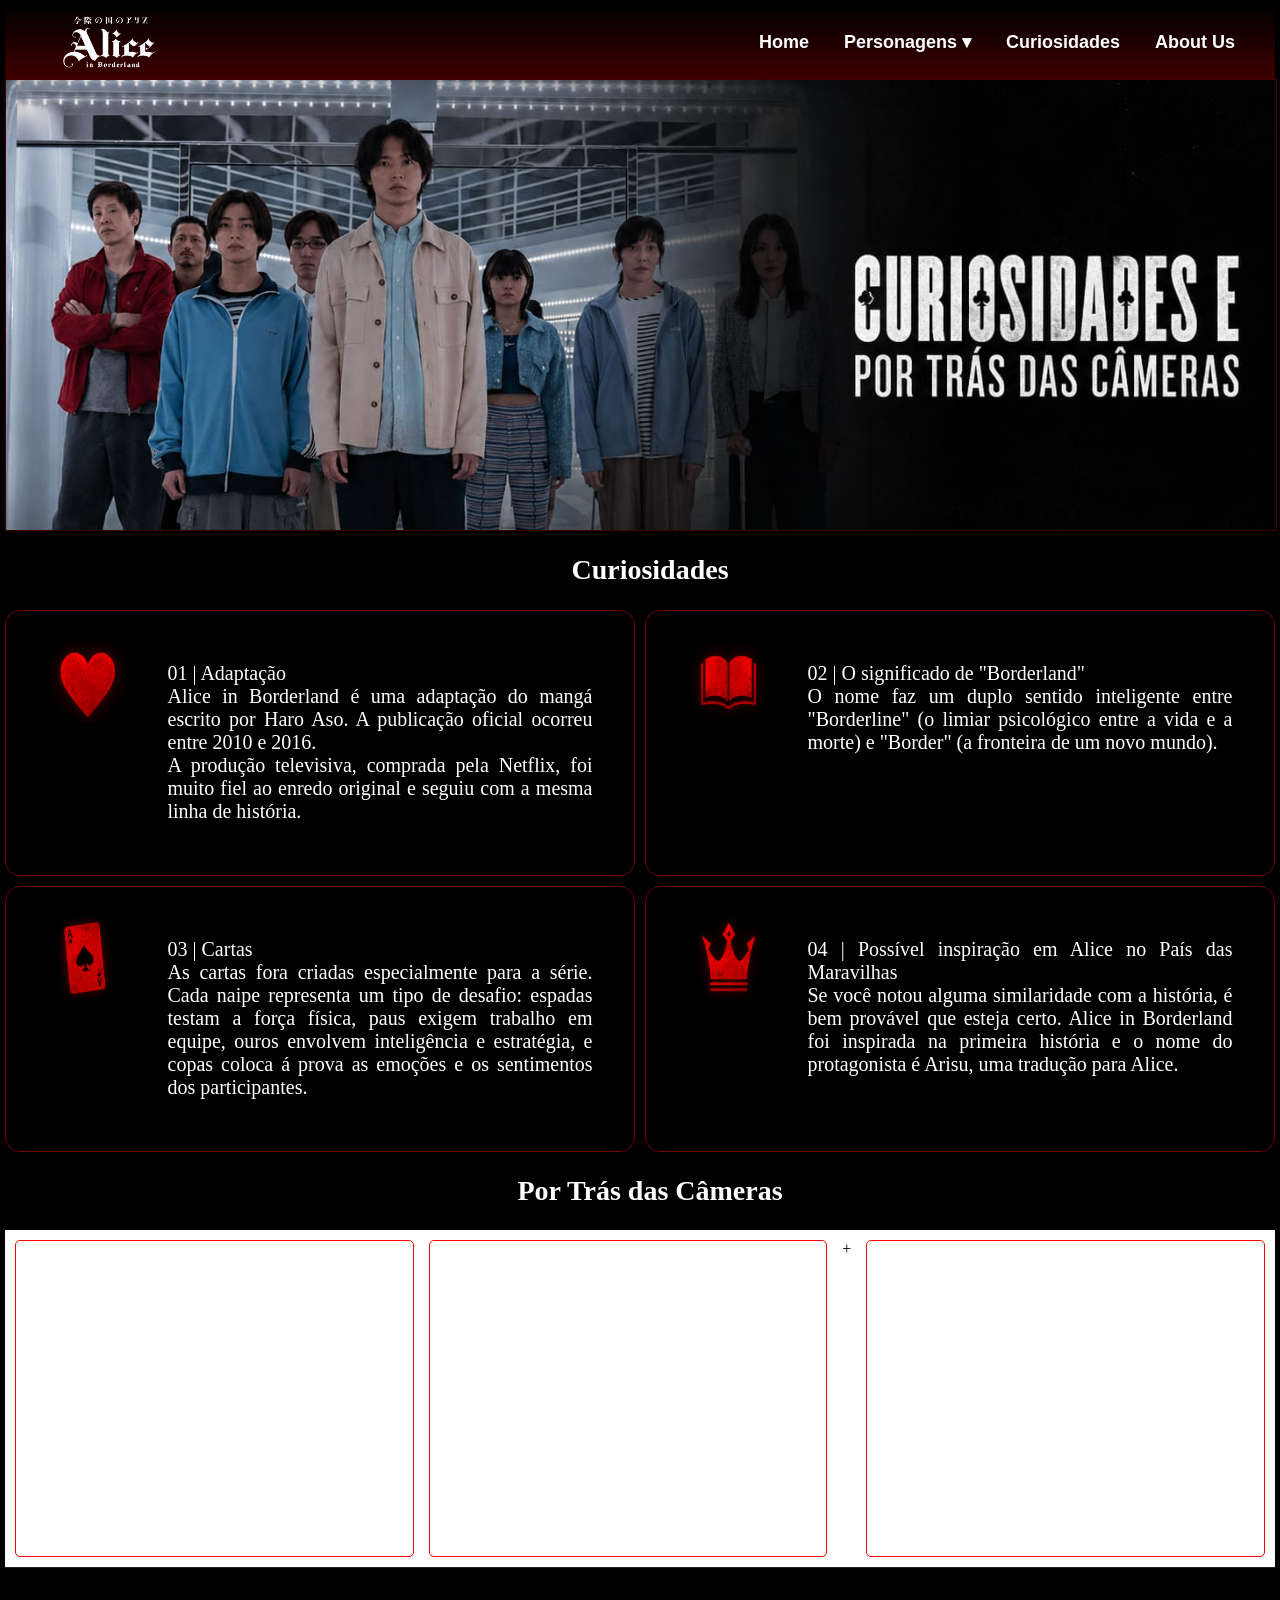
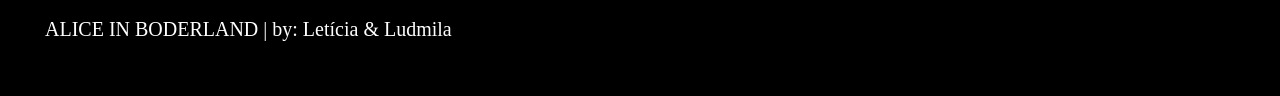
==== commit d2b00d38: "Alterções para melhorar visual" ====
--- a/curios.html
+++ b/curios.html
@@ -4,9 +4,9 @@
     <meta charset="UTF-8">
     <meta name="viewport" content="width=device-width, initial-scale=1.0">
     <link rel="shortcut icon" href="img/favicon.png" type="image/x-icon">
+    <title>Curiosidades</title>
     <link rel="stylesheet" href="estilos.css">
     <link rel="stylesheet" href="menu-principal.css">
-    <title>Curiosidades</title>
 </head>
 <body class="curios">
     <nav class="menu-navegacao">
@@ -32,56 +32,55 @@
         <h1></h1>
     </div>
 
-    <div class="container">
-        <h2>Curiosidades</h2>
-        <div class="topicos">
-            <div class="simbolo">
-                <img src="img/coracao.jpg" alt="coracao">
-                <p>
-                    01 | Adaptação<br>
-                    Alice in Borderland é uma adaptação do mangá escrito por Haro Aso.
-                    A publicação oficial ocorreu entre 2010 e 2016.<br>
-                    A produção televisiva, comprada pela Netflix,
-                    foi muito fiel ao enredo original e seguiu com a mesma linha de história.
-                </p>
-            </div>
-            <div class="simbolo">
-                <img src="img/livro.jpg" alt="livro">
-                <p>
-                    02 | O significado de "Borderland"<br>
-                    O nome faz um duplo sentido inteligente entre "Borderline" 
-                    (o limiar psicológico entre a vida e a morte) e "Border" (a fronteira de um novo mundo).
-                </p>
-            </div>
-            <div class="simbolo">
-                <img src="img/carta.jpg" alt="carta">
-                <p>
-                    03 | Cartas<br>
-                    As cartas fora criadas especialmente para a série.
-                    Cada naipe representa um tipo de desafio: espadas testam a força física, 
-                    paus exigem trabalho em equipe, ouros envolvem inteligência e estratégia,
-                    e copas coloca á prova as emoções e os sentimentos dos participantes.
-                </p>
-            </div>
-            <div class="simbolo">
-                <img src="img/coroa.jpg" alt="coroa">
-                <p>
-                    04 | Possível inspiração em Alice no País das Maravilhas<br>
-                    Se você notou alguma similaridade com a história, é bem provável que esteja certo.
-                    Alice in Borderland foi inspirada na primeira história e o nome do protagonista é Arisu,
-                    uma tradução para Alice.
-                </p>
-            </div>        
+    <h2>Curiosidades</h2>
+    <div class="topicos">
+        <div class="simbolo">
+            <img src="img/coracao.jpg" alt="coracao">
+            <p>
+                01 | Adaptação<br>
+                Alice in Borderland é uma adaptação do mangá escrito por Haro Aso.
+                A publicação oficial ocorreu entre 2010 e 2016.<br>
+                A produção televisiva, comprada pela Netflix,
+                foi muito fiel ao enredo original e seguiu com a mesma linha de história.
+            </p>
         </div>
-        <h2>Por Trás das Câmeras</h2>
-        <div class="videos-bastidores">
-            <iframe width="560" height="315" src="https://www.youtube.com/embed/JUJJFyC9y3o?si=tHLt4dKjDVxDcMQX" title="YouTube video player" frameborder="0" allow="accelerometer; autoplay; clipboard-write; encrypted-media; gyroscope; picture-in-picture; web-share" referrerpolicy="strict-origin-when-cross-origin" allowfullscreen></iframe>
-            <iframe width="560" height="315" src="https://www.youtube.com/embed/mJ-LVRH1MxY?si=Z-4QiLRsgR1hWJuO" title="YouTube video player" frameborder="0" allow="accelerometer; autoplay; clipboard-write; encrypted-media; gyroscope; picture-in-picture; web-share" referrerpolicy="strict-origin-when-cross-origin" allowfullscreen></iframe>
-            <iframe width="560" height="315" src="https://www.youtube.com/embed/N5JnA6AVF-E?si=2dP_y2sClS-qPIn4" title="YouTube video player" frameborder="0" allow="accelerometer; autoplay; clipboard-write; encrypted-media; gyroscope; picture-in-picture; web-share" referrerpolicy="strict-origin-when-cross-origin" allowfullscreen></iframe>
+        <div class="simbolo">
+            <img src="img/livro.jpg" alt="livro">
+            <p>
+                02 | O significado de "Borderland"<br>
+                O nome faz um duplo sentido inteligente entre "Borderline" 
+                (o limiar psicológico entre a vida e a morte) e "Border" (a fronteira de um novo mundo).
+            </p>
         </div>
+        <div class="simbolo">
+            <img src="img/carta.jpg" alt="carta">
+            <p>
+                03 | Cartas<br>
+                As cartas fora criadas especialmente para a série.
+                Cada naipe representa um tipo de desafio: espadas testam a força física, 
+                paus exigem trabalho em equipe, ouros envolvem inteligência e estratégia,
+                e copas coloca á prova as emoções e os sentimentos dos participantes.
+            </p>
+        </div>
+        <div class="simbolo">
+            <img src="img/coroa.jpg" alt="coroa">
+            <p>
+                04 | Possível inspiração em Alice no País das Maravilhas<br>
+                Se você notou alguma similaridade com a história, é bem provável que esteja certo.
+                Alice in Borderland foi inspirada na primeira história e o nome do protagonista é Arisu,
+                uma tradução para Alice.
+            </p>
+        </div>        
     </div>
+    <h2>Por Trás das Câmeras</h2>
+    <div class="videos-bastidores">
+        <iframe width="560" height="315" src="https://www.youtube.com/embed/JUJJFyC9y3o?si=tHLt4dKjDVxDcMQX" title="YouTube video player" frameborder="0" allow="accelerometer; autoplay; clipboard-write; encrypted-media; gyroscope; picture-in-picture; web-share" referrerpolicy="strict-origin-when-cross-origin" allowfullscreen></iframe>
+        <iframe width="560" height="315" src="https://www.youtube.com/embed/mJ-LVRH1MxY?si=Z-4QiLRsgR1hWJuO" title="YouTube video player" frameborder="0" allow="accelerometer; autoplay; clipboard-write; encrypted-media; gyroscope; picture-in-picture; web-share" referrerpolicy="strict-origin-when-cross-origin" allowfullscreen></iframe>+
+        <iframe width="560" height="315" src="https://www.youtube.com/embed/N5JnA6AVF-E?si=2dP_y2sClS-qPIn4" title="YouTube video player" frameborder="0" allow="accelerometer; autoplay; clipboard-write; encrypted-media; gyroscope; picture-in-picture; web-share" referrerpolicy="strict-origin-when-cross-origin" allowfullscreen></iframe>
+    </div>
+    
     <footer>
-        <p>ALICE IN BORDERLAND | by: Letícia & Ludmila</p>
+        <p>ALICE IN BODERLAND | by: Letícia & Ludmila</p>
     </footer>
 
 </body>
--- a/estilos.css
+++ b/estilos.css
@@ -1,9 +1,9 @@
 body {
     margin: 0px;
     font-family: 'Times New Roman', Times, serif;
-}
-.curios,
-.sobrenos {
+    background-color: #0f0f0f;
+}
+.curios {
     background-color: rgb(0, 0, 0);
     margin: 5px;
 }
@@ -27,14 +27,14 @@
     padding-top: 18%;
 }
 
-.curios h2 {
+h2 {
     margin-left: 20px;
     color: white;
     text-align: center;
     font-size: 28px;
 }
 
-.curios .container p {
+.curios p {
     margin-left: 10px;
     margin-right: 10px;
     font-size: 20px;
@@ -79,36 +79,106 @@
 }
 
 .inicio-pagina {
+    position: relative;
     background-image: url('img/Imagem-pagina-degrade.png');
     background-size: cover;
     background-position: center;
-    height: 350px;
-    width: 100%;
-    height: 100vh;
+    height: 565px;
+    width: 100%;
     margin: 0px;
-}
+    
+}
+
+.film-trailer {
+    position: relative; 
+    background-color: #0f0f0f; 
+    display: flex;
+    align-items: center;
+    justify-content: space-between;
+    padding: 60px 10%; 
+    color: #ffffff;
+}
+
+.film-trailer::before {
+    content: "";
+    position: absolute;
+    top: 50%;
+    left: 0;
+    transform: translateY(-50%);
+    width: 100%;
+    height: 300px; 
+    background-color: #3a0000; 
+    z-index: 1; 
+}
+
+.film-container {
+    position: relative;
+    z-index: 2; 
+    flex: 1;
+    margin-right: 40px;
+}
+
+.film-container h2{
+    color: #b90d0d;
+    margin-left: 0px;
+    font-family: 'Courier New', Courier, monospace;
+    text-align: left;
+    text-shadow: 0 0 5px #af0000,
+                0 0 10px #af0000,
+                0 0 20px #ad0000,
+                0 0 40px #9e2121,
+                0 0 80px #ff4d4d;
+}
+
+.film-container p {
+    max-width: 600px; 
+    font-size: 16px;
+    line-height: 1.6; 
+    text-align: justify; 
+}
+
+.film-trailer img {
+    position: relative;
+    z-index: 2;
+    width: auto;   
+    height: 370px; 
+    border: 4px solid #5a0000;
+    box-shadow: 0 10px 30px rgba(0, 0, 0, 0.8); 
+}
+
+.carousel-container {
+    position: relative;
+    display: flex;
+    align-items: center;
+    width: 100%;
+}
+
 .more-movies {
-    max-width: 1100px;
-    margin: 40px auto;
-    padding: 0 20px;
-}
-
-.more-movies h3 {
-    color: #ffffff;
-    margin-bottom: 20px;
-    font-size: 1.3rem;
-    text-transform: uppercase;
+    max-width: 1700px; 
+    margin: 0 auto; 
+    padding: 40px 60px;  
+    background-color: #0f0f0f;
+}
+
+.more-movies h2{
+    text-align: left;
+    margin-left: 5px;
+    margin-top: 0px;
 }
 
 .movie-grid {
-    display: grid;
-    grid-template-columns: repeat(auto-fit, minmax(200px, 1fr));
+    display: flex;
     gap: 20px;
+    overflow-x: hidden; 
+    scroll-behavior: smooth; 
+    width: 100%;
+    padding: 15px 0;
 }
 
 .movie-card {
+    flex: 0 0 190px; 
     background-color: #1a1a1a;
-    border: 2px solid #3a0000;
+    border: 3px solid #3a0000;
     height: 300px;
     transition: transform 0.3s, border-color 0.3s;
     cursor: pointer;
@@ -121,12 +191,43 @@
 
 .movie-card:hover {
     transform: scale(1.05);
-    border-color: #ff0000;
+    border-color: #970000;
+}
+
+.arrow {
+    position: absolute;
+    top: 0;
+    height: 350px;
+    width: 50px;
+    background-color: transparent; 
+    color: rgba(255, 255, 255); 
+    border: none;
+    outline: none; 
+    font-size: 2.5rem; 
+    cursor: pointer;
+    z-index: 10;
+    display: flex;
+    align-items: center;
+    justify-content: center;
+    opacity: 0;
+
+    transition: opacity 0.3s ease, color 0.2s ease;
+}
+
+.left-arrow { left: 0; border-radius: 0 4px 4px 0; }
+.right-arrow { right: 0; border-radius: 4px 0 0 4px; }
+
+.arrow:hover {
+    background-color: transparent; 
+}
+
+.carousel-container:hover .arrow {
+    opacity: 1;
 }
 
 .play-section {
     background-color: #330303;
-    padding: 20px 20px;
+    padding: 20px 35px;
     margin-top: 50px;
     border-top: 3px solid #5a0000;
 
@@ -136,7 +237,7 @@
     max-width: 1100px;
     margin: 0;
     display: flex;
-    gap: 60px;
+    gap: 70px;
     flex-wrap: wrap;
 }
 
@@ -146,7 +247,7 @@
     margin-top: 0px;
 }
 
-.video-placeholder {
+.video-placeholder iframe {
     flex: none;
     width: 400px; 
     height: 220px;
@@ -159,24 +260,6 @@
     cursor: pointer;
 }
 
-.play-button {
-    width: 60px;
-    height: 60px;
-    background-color: rgba(139, 0, 0, 0.8);
-    border-radius: 50%;
-    display: flex;
-    justify-content: center;
-    align-items: center;
-    font-size: 1.5rem;
-    color: white;
-    transition: 0.3s;
-}
-
-.video-placeholder:hover .play-button {
-    background-color: #ff0000;
-    transform: scale(1.1);
-}
-
 .cast-list {
     flex: 1;
     min-width: 300px;
@@ -189,17 +272,9 @@
     color: #a8a8a8;
 }
 
-.cast-grid {
-    display: grid;
-    grid-template-columns: 1fr 1fr;
-    gap: 10px;
-    font-size: 0.9rem;
-    list-style: none;
-}
-
-.cast-grid li {
+.cast-grid p {
+    color: #dcdcdc;
     padding: 3px 0;
-    color: #dcdcdc;
 }
 
 footer {
@@ -209,70 +284,4 @@
     color: #666;
     font-size: 0.8rem;
     border-top: 1px solid #222;
-}
-
-.sobrenos h1{
-    color: white;
-    text-align: center;
-}
-
-.bloco-imagens {
-    display: flex;
-    align-items: center;       
-    justify-content: space-between; 
-    flex-direction: row-reverse;   
-    gap: 20px; 
-}
-
-.bloco-imagens img {
-    border: 4px solid #fff;
-    border-radius: 50%;
-    height: 250px;
-    width: 250px;
-    object-fit: cover;
-}
-
-.bloco-imagens p {
-    color: white;
-    text-align: left;
-    flex: 1;
-    font-size: 18px;
-    margin-left: 20px;
-}
-
-.sobrenos {
-    text-align: center;
-}
-
-.sobrenos h2 {
-    color: white;
-    text-align: center;
-    font-size: 28px;
-    background-color: #3f0000;
-    display: inline-block;
-    padding: 10px;
-}
-
-.pagina-topo {
-    width: 100%;
-    height: 450px;
-    border: 1px solid #3f0000;
-    margin: 0;
-}
-
-.sobrenos .info p {
-    color: white;
-    text-align: justify;
-    font-size: 18px;
-    margin-left: 20px;
-    margin-right: 20px;
-    border: 1px solid #3f0000;
-    border-radius: 10px;
-    padding: 10px;
-}
-
-.contato {
-    display: flex;
-    justify-content: space-between;
-    width: 100%
 }
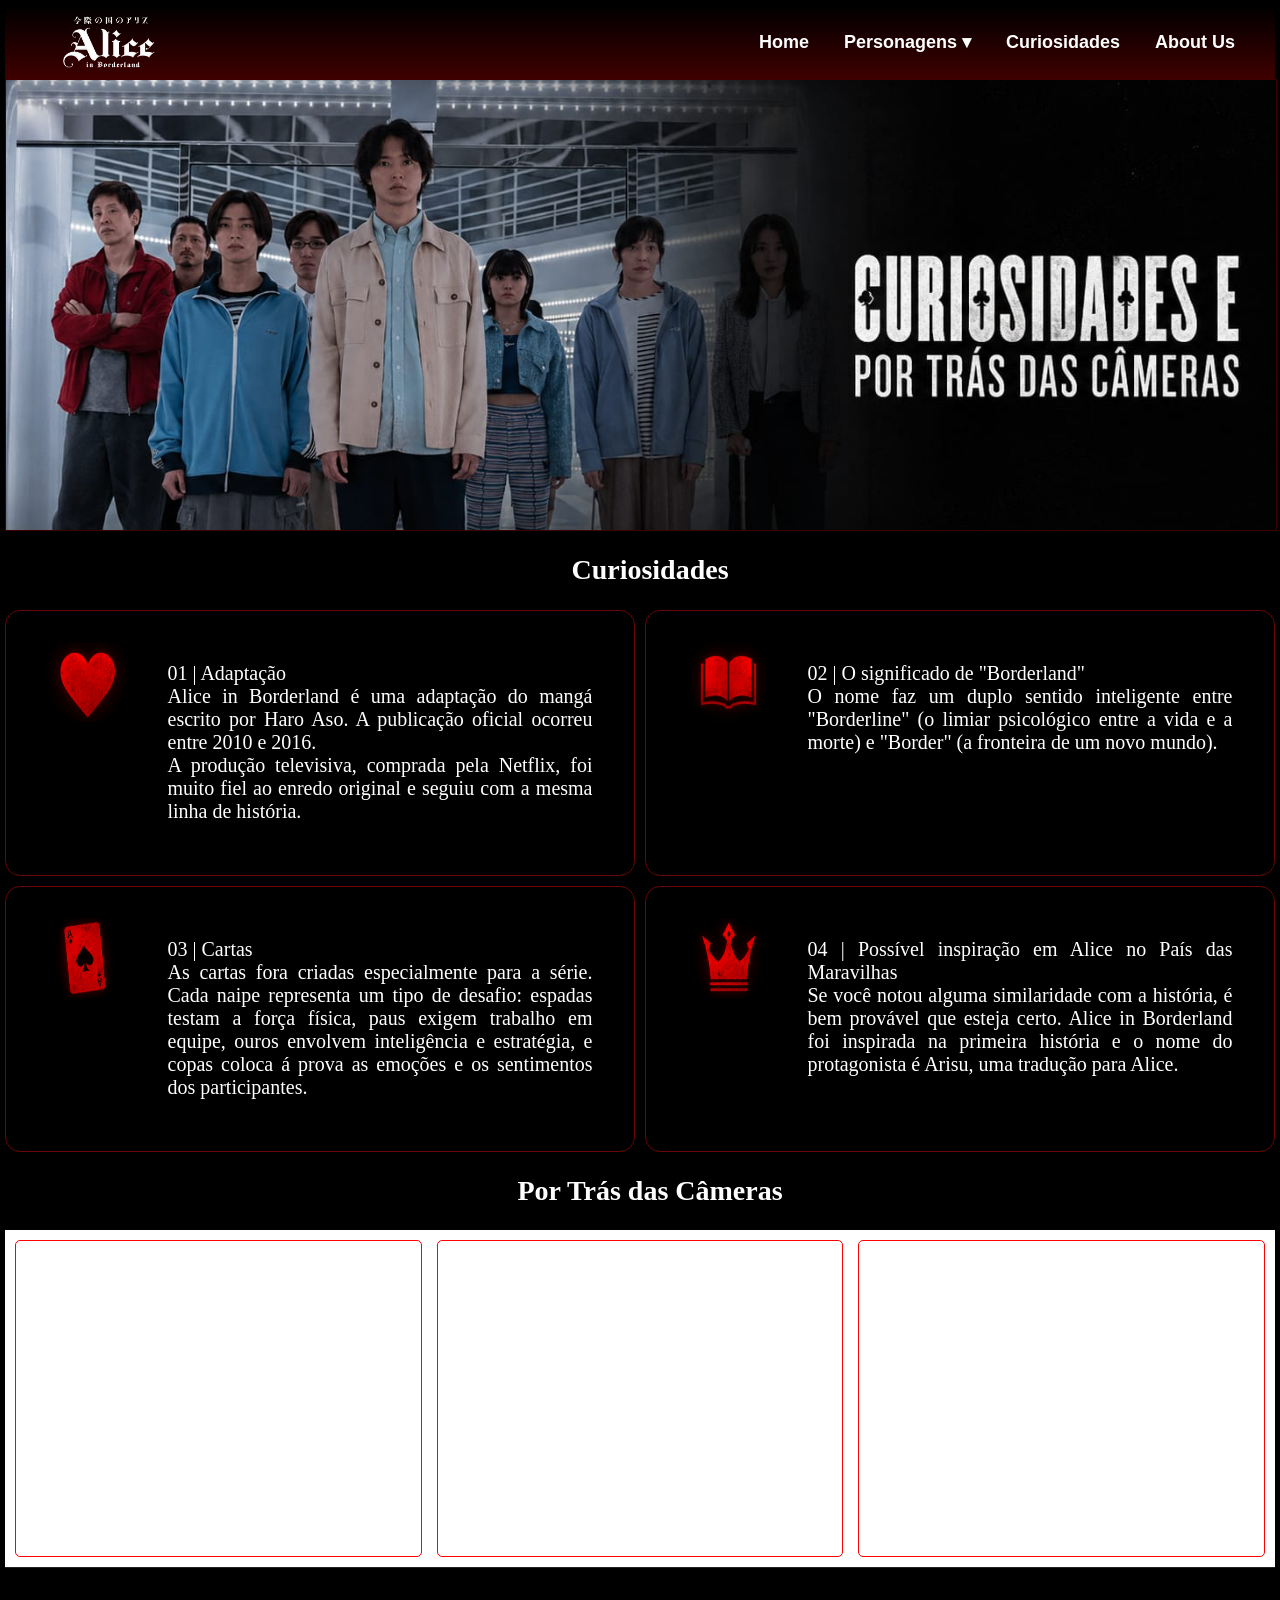
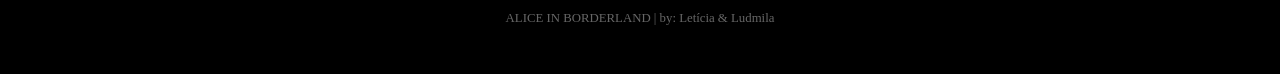
==== commit a73c3d1c: "Merge branch 'main' of https://github.com/ludmilamarquesdf/trabalho_lpw" ====
--- a/curios.html
+++ b/curios.html
@@ -4,9 +4,9 @@
     <meta charset="UTF-8">
     <meta name="viewport" content="width=device-width, initial-scale=1.0">
     <link rel="shortcut icon" href="img/favicon.png" type="image/x-icon">
-    <title>Curiosidades</title>
     <link rel="stylesheet" href="estilos.css">
     <link rel="stylesheet" href="menu-principal.css">
+    <title>Curiosidades</title>
 </head>
 <body class="curios">
     <nav class="menu-navegacao">
@@ -32,55 +32,56 @@
         <h1></h1>
     </div>
 
-    <h2>Curiosidades</h2>
-    <div class="topicos">
-        <div class="simbolo">
-            <img src="img/coracao.jpg" alt="coracao">
-            <p>
-                01 | Adaptação<br>
-                Alice in Borderland é uma adaptação do mangá escrito por Haro Aso.
-                A publicação oficial ocorreu entre 2010 e 2016.<br>
-                A produção televisiva, comprada pela Netflix,
-                foi muito fiel ao enredo original e seguiu com a mesma linha de história.
-            </p>
+    <div class="container">
+        <h2>Curiosidades</h2>
+        <div class="topicos">
+            <div class="simbolo">
+                <img src="img/coracao.jpg" alt="coracao">
+                <p>
+                    01 | Adaptação<br>
+                    Alice in Borderland é uma adaptação do mangá escrito por Haro Aso.
+                    A publicação oficial ocorreu entre 2010 e 2016.<br>
+                    A produção televisiva, comprada pela Netflix,
+                    foi muito fiel ao enredo original e seguiu com a mesma linha de história.
+                </p>
+            </div>
+            <div class="simbolo">
+                <img src="img/livro.jpg" alt="livro">
+                <p>
+                    02 | O significado de "Borderland"<br>
+                    O nome faz um duplo sentido inteligente entre "Borderline" 
+                    (o limiar psicológico entre a vida e a morte) e "Border" (a fronteira de um novo mundo).
+                </p>
+            </div>
+            <div class="simbolo">
+                <img src="img/carta.jpg" alt="carta">
+                <p>
+                    03 | Cartas<br>
+                    As cartas fora criadas especialmente para a série.
+                    Cada naipe representa um tipo de desafio: espadas testam a força física, 
+                    paus exigem trabalho em equipe, ouros envolvem inteligência e estratégia,
+                    e copas coloca á prova as emoções e os sentimentos dos participantes.
+                </p>
+            </div>
+            <div class="simbolo">
+                <img src="img/coroa.jpg" alt="coroa">
+                <p>
+                    04 | Possível inspiração em Alice no País das Maravilhas<br>
+                    Se você notou alguma similaridade com a história, é bem provável que esteja certo.
+                    Alice in Borderland foi inspirada na primeira história e o nome do protagonista é Arisu,
+                    uma tradução para Alice.
+                </p>
+            </div>        
         </div>
-        <div class="simbolo">
-            <img src="img/livro.jpg" alt="livro">
-            <p>
-                02 | O significado de "Borderland"<br>
-                O nome faz um duplo sentido inteligente entre "Borderline" 
-                (o limiar psicológico entre a vida e a morte) e "Border" (a fronteira de um novo mundo).
-            </p>
+        <h2>Por Trás das Câmeras</h2>
+        <div class="videos-bastidores">
+            <iframe width="560" height="315" src="https://www.youtube.com/embed/JUJJFyC9y3o?si=tHLt4dKjDVxDcMQX" title="YouTube video player" frameborder="0" allow="accelerometer; autoplay; clipboard-write; encrypted-media; gyroscope; picture-in-picture; web-share" referrerpolicy="strict-origin-when-cross-origin" allowfullscreen></iframe>
+            <iframe width="560" height="315" src="https://www.youtube.com/embed/mJ-LVRH1MxY?si=Z-4QiLRsgR1hWJuO" title="YouTube video player" frameborder="0" allow="accelerometer; autoplay; clipboard-write; encrypted-media; gyroscope; picture-in-picture; web-share" referrerpolicy="strict-origin-when-cross-origin" allowfullscreen></iframe>
+            <iframe width="560" height="315" src="https://www.youtube.com/embed/N5JnA6AVF-E?si=2dP_y2sClS-qPIn4" title="YouTube video player" frameborder="0" allow="accelerometer; autoplay; clipboard-write; encrypted-media; gyroscope; picture-in-picture; web-share" referrerpolicy="strict-origin-when-cross-origin" allowfullscreen></iframe>
         </div>
-        <div class="simbolo">
-            <img src="img/carta.jpg" alt="carta">
-            <p>
-                03 | Cartas<br>
-                As cartas fora criadas especialmente para a série.
-                Cada naipe representa um tipo de desafio: espadas testam a força física, 
-                paus exigem trabalho em equipe, ouros envolvem inteligência e estratégia,
-                e copas coloca á prova as emoções e os sentimentos dos participantes.
-            </p>
-        </div>
-        <div class="simbolo">
-            <img src="img/coroa.jpg" alt="coroa">
-            <p>
-                04 | Possível inspiração em Alice no País das Maravilhas<br>
-                Se você notou alguma similaridade com a história, é bem provável que esteja certo.
-                Alice in Borderland foi inspirada na primeira história e o nome do protagonista é Arisu,
-                uma tradução para Alice.
-            </p>
-        </div>        
     </div>
-    <h2>Por Trás das Câmeras</h2>
-    <div class="videos-bastidores">
-        <iframe width="560" height="315" src="https://www.youtube.com/embed/JUJJFyC9y3o?si=tHLt4dKjDVxDcMQX" title="YouTube video player" frameborder="0" allow="accelerometer; autoplay; clipboard-write; encrypted-media; gyroscope; picture-in-picture; web-share" referrerpolicy="strict-origin-when-cross-origin" allowfullscreen></iframe>
-        <iframe width="560" height="315" src="https://www.youtube.com/embed/mJ-LVRH1MxY?si=Z-4QiLRsgR1hWJuO" title="YouTube video player" frameborder="0" allow="accelerometer; autoplay; clipboard-write; encrypted-media; gyroscope; picture-in-picture; web-share" referrerpolicy="strict-origin-when-cross-origin" allowfullscreen></iframe>+
-        <iframe width="560" height="315" src="https://www.youtube.com/embed/N5JnA6AVF-E?si=2dP_y2sClS-qPIn4" title="YouTube video player" frameborder="0" allow="accelerometer; autoplay; clipboard-write; encrypted-media; gyroscope; picture-in-picture; web-share" referrerpolicy="strict-origin-when-cross-origin" allowfullscreen></iframe>
-    </div>
-    
     <footer>
-        <p>ALICE IN BODERLAND | by: Letícia & Ludmila</p>
+        <p>ALICE IN BORDERLAND | by: Letícia & Ludmila</p>
     </footer>
 
 </body>
--- a/estilos.css
+++ b/estilos.css
@@ -3,7 +3,8 @@
     font-family: 'Times New Roman', Times, serif;
     background-color: #0f0f0f;
 }
-.curios {
+.curios,
+.sobrenos {
     background-color: rgb(0, 0, 0);
     margin: 5px;
 }
@@ -27,14 +28,14 @@
     padding-top: 18%;
 }
 
-h2 {
+.curios h2 {
     margin-left: 20px;
     color: white;
     text-align: center;
     font-size: 28px;
 }
 
-.curios p {
+.curios .container p {
     margin-left: 10px;
     margin-right: 10px;
     font-size: 20px;
@@ -245,6 +246,7 @@
     text-align: left;
     margin-left: 5px;
     margin-top: 0px;
+    color: #000000;
 }
 
 .video-placeholder iframe {
@@ -272,6 +274,10 @@
     color: #a8a8a8;
 }
 
+.cast-list p {
+    color: #a8a8a8;
+}
+
 .cast-grid p {
     color: #dcdcdc;
     padding: 3px 0;
@@ -284,4 +290,73 @@
     color: #666;
     font-size: 0.8rem;
     border-top: 1px solid #222;
+}
+
+.sobrenos h1{
+    color: white;
+    text-align: center;
+}
+
+.bloco-imagens {
+    display: flex;
+    align-items: center;       
+    justify-content: space-between; 
+    flex-direction: row-reverse;   
+    gap: 20px; 
+}
+
+.bloco-imagens img {
+    border: 4px solid #3f0000;
+    border-radius: 50%;
+    height: 250px;
+    width: 250px;
+    object-fit: cover;
+}
+
+.bloco-imagens p {
+    color: white;
+    text-align: left;
+    flex: 1;
+    font-size: 18px;
+    margin-left: 20px;
+}
+
+.sobrenos {
+    text-align: center;
+}
+
+#principal {
+    margin-top: 0px;
+}
+
+.sobrenos h2 {
+    color: white;
+    text-align: center;
+    font-size: 28px;
+    background-color: #3f0000;
+    padding: 10px;
+}
+
+.pagina-topo {
+    width: 100%;
+    height: 450px;
+    border: 1px solid #3f0000;
+    margin: 0;
+    display: block;
+}
+
+.sobrenos .info p {
+    color: #a8a8a8;
+    text-align: justify;
+    font-size: 18px;
+    margin-left: 20px;
+    margin-right: 20px;
+    border: 1px solid #3f0000;
+    padding: 10px;
+}
+
+.contato {
+    display: flex;
+    justify-content: space-between;
+    width: 100%;
 }
